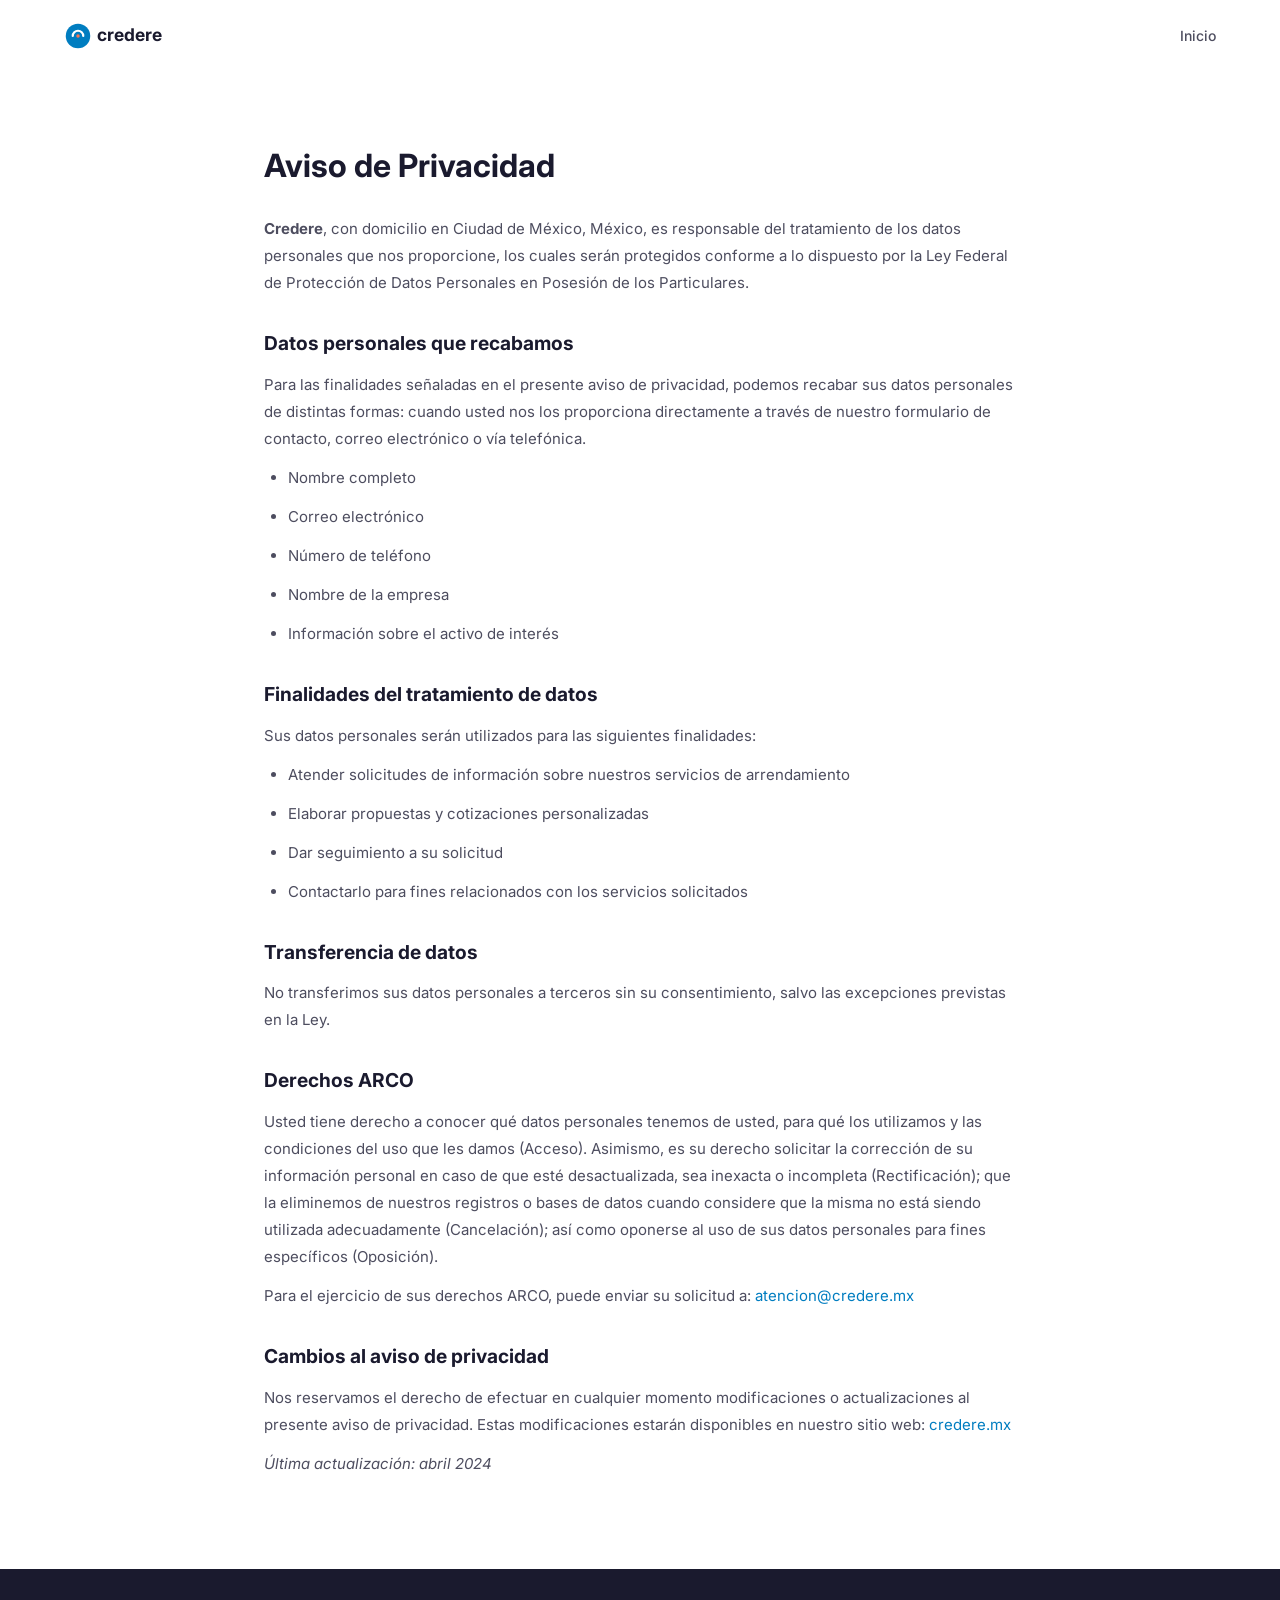
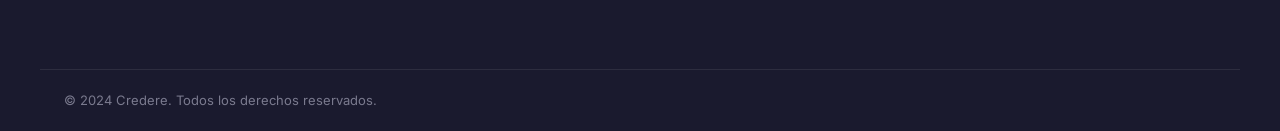
==== aviso-privacidad.html @ ecc64755 "Add Credere corporate website" ====
<!DOCTYPE html>
<html lang="es">
<head>
  <meta charset="UTF-8">
  <meta name="viewport" content="width=device-width, initial-scale=1.0">
  <title>Aviso de Privacidad | Credere</title>
  <meta name="description" content="Aviso de privacidad de Credere. Conoce cómo protegemos tus datos personales.">
  <link rel="icon" type="image/png" href="images/favicon.png">
  <link rel="preconnect" href="https://fonts.googleapis.com">
  <link rel="preconnect" href="https://fonts.gstatic.com" crossorigin>
  <link href="https://fonts.googleapis.com/css2?family=Inter:wght@400;500;600;700&display=swap" rel="stylesheet">
  <link rel="stylesheet" href="css/styles.css">
  <style>
    .privacy { padding: 140px 0 80px; }
    .privacy h1 { font-size: 2rem; font-weight: 700; color: var(--dark); margin-bottom: 24px; }
    .privacy h2 { font-size: 1.2rem; font-weight: 700; color: var(--dark); margin: 32px 0 12px; }
    .privacy p, .privacy li { font-size: 15px; color: var(--gray-700); line-height: 1.8; margin-bottom: 12px; }
    .privacy ul { padding-left: 24px; list-style: disc; }
    .privacy a { color: var(--blue); }
    .privacy a:hover { text-decoration: underline; }
  </style>
</head>
<body>
  <header class="header" id="header">
    <nav class="nav container">
      <a href="index.html" class="nav__logo" aria-label="Credere - Inicio">
        <svg class="nav__logo-icon" viewBox="0 0 140 32" fill="none" xmlns="http://www.w3.org/2000/svg">
          <circle cx="16" cy="16" r="14" fill="#007dc0"/>
          <path d="M10 16c0-3.3 2.7-6 6-6s6 2.7 6 6" stroke="#fff" stroke-width="2.5" stroke-linecap="round" fill="none"/>
          <circle cx="16" cy="16" r="2" fill="#f97352"/>
          <text x="38" y="22" font-family="Inter, sans-serif" font-weight="700" font-size="20" fill="#1a1a2e">credere</text>
        </svg>
      </a>
      <ul class="nav__menu">
        <li><a href="index.html" class="nav__link">Inicio</a></li>
      </ul>
    </nav>
  </header>

  <main class="privacy">
    <div class="container" style="max-width: 800px;">
      <h1>Aviso de Privacidad</h1>

      <p><strong>Credere</strong>, con domicilio en Ciudad de México, México, es responsable del tratamiento de los datos personales que nos proporcione, los cuales serán protegidos conforme a lo dispuesto por la Ley Federal de Protección de Datos Personales en Posesión de los Particulares.</p>

      <h2>Datos personales que recabamos</h2>
      <p>Para las finalidades señaladas en el presente aviso de privacidad, podemos recabar sus datos personales de distintas formas: cuando usted nos los proporciona directamente a través de nuestro formulario de contacto, correo electrónico o vía telefónica.</p>
      <ul>
        <li>Nombre completo</li>
        <li>Correo electrónico</li>
        <li>Número de teléfono</li>
        <li>Nombre de la empresa</li>
        <li>Información sobre el activo de interés</li>
      </ul>

      <h2>Finalidades del tratamiento de datos</h2>
      <p>Sus datos personales serán utilizados para las siguientes finalidades:</p>
      <ul>
        <li>Atender solicitudes de información sobre nuestros servicios de arrendamiento</li>
        <li>Elaborar propuestas y cotizaciones personalizadas</li>
        <li>Dar seguimiento a su solicitud</li>
        <li>Contactarlo para fines relacionados con los servicios solicitados</li>
      </ul>

      <h2>Transferencia de datos</h2>
      <p>No transferimos sus datos personales a terceros sin su consentimiento, salvo las excepciones previstas en la Ley.</p>

      <h2>Derechos ARCO</h2>
      <p>Usted tiene derecho a conocer qué datos personales tenemos de usted, para qué los utilizamos y las condiciones del uso que les damos (Acceso). Asimismo, es su derecho solicitar la corrección de su información personal en caso de que esté desactualizada, sea inexacta o incompleta (Rectificación); que la eliminemos de nuestros registros o bases de datos cuando considere que la misma no está siendo utilizada adecuadamente (Cancelación); así como oponerse al uso de sus datos personales para fines específicos (Oposición).</p>

      <p>Para el ejercicio de sus derechos ARCO, puede enviar su solicitud a: <a href="mailto:atencion@credere.mx">atencion@credere.mx</a></p>

      <h2>Cambios al aviso de privacidad</h2>
      <p>Nos reservamos el derecho de efectuar en cualquier momento modificaciones o actualizaciones al presente aviso de privacidad. Estas modificaciones estarán disponibles en nuestro sitio web: <a href="https://credere.mx">credere.mx</a></p>

      <p><em>Última actualización: abril 2024</em></p>
    </div>
  </main>

  <footer class="footer">
    <div class="footer__bottom container">
      <p>&copy; 2024 Credere. Todos los derechos reservados.</p>
    </div>
  </footer>
</body>
</html>
---- css/styles.css ----
/* ==========================================================================
   Credere - Styles
   ========================================================================== */

/* --- Reset & Base --- */
*,
*::before,
*::after {
  margin: 0;
  padding: 0;
  box-sizing: border-box;
}

:root {
  --blue: #007dc0;
  --blue-dark: #005a8c;
  --blue-light: #e8f4fc;
  --orange: #f97352;
  --orange-dark: #e55a3a;
  --orange-light: #fef0ec;
  --dark: #1a1a2e;
  --gray-900: #2d2d3f;
  --gray-700: #4d4d5f;
  --gray-500: #7a7a8e;
  --gray-300: #c4c4d0;
  --gray-100: #f4f4f8;
  --white: #ffffff;
  --radius: 12px;
  --radius-lg: 20px;
  --shadow-sm: 0 1px 3px rgba(0,0,0,.06), 0 1px 2px rgba(0,0,0,.04);
  --shadow-md: 0 4px 16px rgba(0,0,0,.08);
  --shadow-lg: 0 12px 40px rgba(0,0,0,.1);
  --transition: .3s cubic-bezier(.4,0,.2,1);
  --font: 'Inter', -apple-system, BlinkMacSystemFont, 'Segoe UI', sans-serif;
}

html {
  scroll-behavior: smooth;
  scroll-padding-top: 80px;
}

body {
  font-family: var(--font);
  font-size: 16px;
  line-height: 1.6;
  color: var(--gray-700);
  background: var(--white);
  -webkit-font-smoothing: antialiased;
  overflow-x: hidden;
}

img { max-width: 100%; display: block; }
a { text-decoration: none; color: inherit; }
ul { list-style: none; }

.container {
  max-width: 1200px;
  margin: 0 auto;
  padding: 0 24px;
}

/* --- Animations --- */
@keyframes fadeUp {
  from { opacity: 0; transform: translateY(24px); }
  to { opacity: 1; transform: translateY(0); }
}

@keyframes float {
  0%, 100% { transform: translateY(0); }
  50% { transform: translateY(-10px); }
}

[data-animate] {
  opacity: 0;
  transform: translateY(24px);
  transition: opacity .6s var(--transition), transform .6s var(--transition);
}

[data-animate].is-visible {
  opacity: 1;
  transform: translateY(0);
}

/* --- Buttons --- */
.btn {
  display: inline-flex;
  align-items: center;
  gap: 8px;
  padding: 14px 28px;
  border-radius: 10px;
  font-family: var(--font);
  font-size: 15px;
  font-weight: 600;
  cursor: pointer;
  border: none;
  transition: var(--transition);
  white-space: nowrap;
}

.btn--primary {
  background: var(--blue);
  color: var(--white);
  box-shadow: 0 4px 14px rgba(0,125,192,.3);
}

.btn--primary:hover {
  background: var(--blue-dark);
  box-shadow: 0 6px 20px rgba(0,125,192,.4);
  transform: translateY(-1px);
}

.btn--outline {
  background: transparent;
  color: var(--gray-700);
  border: 1.5px solid var(--gray-300);
}

.btn--outline:hover {
  border-color: var(--blue);
  color: var(--blue);
}

.btn--full { width: 100%; justify-content: center; }

/* ==========================================================================
   Header
   ========================================================================== */
.header {
  position: fixed;
  top: 0;
  left: 0;
  right: 0;
  z-index: 1000;
  background: rgba(255,255,255,.92);
  backdrop-filter: blur(12px);
  -webkit-backdrop-filter: blur(12px);
  border-bottom: 1px solid transparent;
  transition: var(--transition);
}

.header.is-scrolled {
  border-bottom-color: var(--gray-100);
  box-shadow: var(--shadow-sm);
}

.nav {
  display: flex;
  align-items: center;
  justify-content: space-between;
  height: 72px;
}

.nav__logo { display: flex; align-items: center; }
.nav__logo-icon { height: 28px; width: auto; }

.nav__menu {
  display: flex;
  align-items: center;
  gap: 32px;
}

.nav__link {
  font-size: 14px;
  font-weight: 500;
  color: var(--gray-700);
  transition: var(--transition);
  position: relative;
}

.nav__link::after {
  content: '';
  position: absolute;
  bottom: -4px;
  left: 0;
  width: 0;
  height: 2px;
  background: var(--blue);
  transition: var(--transition);
  border-radius: 2px;
}

.nav__link:hover { color: var(--blue); }
.nav__link:hover::after { width: 100%; }

.nav__cta {
  font-size: 14px;
  font-weight: 600;
  color: var(--white);
  background: var(--blue);
  padding: 10px 22px;
  border-radius: 8px;
  transition: var(--transition);
}

.nav__cta:hover {
  background: var(--blue-dark);
  transform: translateY(-1px);
}

/* Mobile toggle */
.nav__toggle {
  display: none;
  flex-direction: column;
  gap: 5px;
  background: none;
  border: none;
  cursor: pointer;
  padding: 4px;
  z-index: 1001;
}

.nav__toggle span {
  width: 24px;
  height: 2px;
  background: var(--dark);
  border-radius: 2px;
  transition: var(--transition);
}

.nav__toggle.is-active span:nth-child(1) { transform: rotate(45deg) translate(5px, 5px); }
.nav__toggle.is-active span:nth-child(2) { opacity: 0; }
.nav__toggle.is-active span:nth-child(3) { transform: rotate(-45deg) translate(5px, -5px); }

/* ==========================================================================
   Hero
   ========================================================================== */
.hero {
  padding: 140px 0 80px;
  background: linear-gradient(135deg, var(--white) 0%, var(--blue-light) 100%);
  overflow: hidden;
}

.hero__grid {
  display: grid;
  grid-template-columns: 1fr 1fr;
  gap: 60px;
  align-items: center;
}

.hero__title {
  font-size: clamp(2.2rem, 4vw, 3.2rem);
  font-weight: 700;
  color: var(--dark);
  line-height: 1.15;
  letter-spacing: -0.02em;
}

.hero__title--accent {
  color: var(--blue);
}

.hero__subtitle {
  margin-top: 20px;
  font-size: 17px;
  color: var(--gray-500);
  max-width: 520px;
  line-height: 1.7;
}

.hero__actions {
  margin-top: 32px;
  display: flex;
  gap: 12px;
  flex-wrap: wrap;
}

.hero__badges {
  margin-top: 40px;
  display: flex;
  gap: 24px;
}

.hero__badge {
  display: flex;
  align-items: center;
  gap: 8px;
  font-size: 13px;
  font-weight: 500;
  color: var(--gray-700);
}

/* Hero visual cards */
.hero__visual {
  position: relative;
  display: flex;
  justify-content: center;
  align-items: center;
  min-height: 360px;
}

.hero__card {
  position: absolute;
  background: var(--white);
  border-radius: var(--radius);
  padding: 24px 28px;
  box-shadow: var(--shadow-lg);
  display: flex;
  flex-direction: column;
  align-items: center;
  gap: 8px;
  font-weight: 600;
  font-size: 14px;
  color: var(--dark);
  transition: var(--transition);
}

.hero__card:hover {
  transform: scale(1.05);
}

.hero__card--1 {
  top: 10%;
  left: 5%;
  animation: float 5s ease-in-out infinite;
}

.hero__card--2 {
  top: 30%;
  right: 5%;
  animation: float 5s ease-in-out infinite 1s;
}

.hero__card--3 {
  bottom: 5%;
  left: 25%;
  animation: float 5s ease-in-out infinite 2s;
}

/* ==========================================================================
   Section Common
   ========================================================================== */
.section-header {
  text-align: center;
  max-width: 600px;
  margin: 0 auto 56px;
}

.section-tag {
  display: inline-block;
  font-size: 13px;
  font-weight: 600;
  color: var(--blue);
  background: var(--blue-light);
  padding: 6px 16px;
  border-radius: 20px;
  letter-spacing: 0.04em;
  text-transform: uppercase;
  margin-bottom: 16px;
}

.section-title {
  font-size: clamp(1.6rem, 3vw, 2.2rem);
  font-weight: 700;
  color: var(--dark);
  line-height: 1.25;
  letter-spacing: -0.01em;
}

.section-desc {
  margin-top: 12px;
  font-size: 16px;
  color: var(--gray-500);
}

/* ==========================================================================
   Services
   ========================================================================== */
.services {
  padding: 100px 0;
}

.services__grid {
  display: grid;
  grid-template-columns: repeat(4, 1fr);
  gap: 24px;
}

.service-card {
  background: var(--white);
  border: 1px solid var(--gray-100);
  border-radius: var(--radius-lg);
  padding: 32px 24px;
  transition: var(--transition);
}

.service-card:hover {
  border-color: transparent;
  box-shadow: var(--shadow-lg);
  transform: translateY(-4px);
}

.service-card__icon {
  width: 56px;
  height: 56px;
  border-radius: var(--radius);
  display: flex;
  align-items: center;
  justify-content: center;
  margin-bottom: 20px;
}

.service-card__icon--blue {
  background: var(--blue-light);
  color: var(--blue);
}

.service-card__icon--orange {
  background: var(--orange-light);
  color: var(--orange);
}

.service-card__title {
  font-size: 17px;
  font-weight: 700;
  color: var(--dark);
  margin-bottom: 8px;
}

.service-card__desc {
  font-size: 14px;
  color: var(--gray-500);
  line-height: 1.6;
  margin-bottom: 16px;
}

.service-card__features {
  display: flex;
  flex-direction: column;
  gap: 6px;
}

.service-card__features li {
  font-size: 13px;
  color: var(--gray-700);
  padding-left: 16px;
  position: relative;
}

.service-card__features li::before {
  content: '';
  position: absolute;
  left: 0;
  top: 8px;
  width: 6px;
  height: 6px;
  background: var(--blue);
  border-radius: 50%;
}

/* ==========================================================================
   Values
   ========================================================================== */
.values {
  padding: 80px 0;
  background: var(--gray-100);
}

.values__grid {
  display: grid;
  grid-template-columns: repeat(3, 1fr);
  gap: 40px;
}

.value-block__number {
  font-size: 48px;
  font-weight: 800;
  color: var(--blue-light);
  line-height: 1;
  margin-bottom: 12px;
  letter-spacing: -0.03em;
}

.value-block:hover .value-block__number {
  color: var(--blue);
  transition: var(--transition);
}

.value-block__title {
  font-size: 20px;
  font-weight: 700;
  color: var(--dark);
  margin-bottom: 8px;
}

.value-block__desc {
  font-size: 15px;
  color: var(--gray-500);
  line-height: 1.7;
}

/* ==========================================================================
   Process
   ========================================================================== */
.process {
  padding: 100px 0;
}

.process__grid {
  display: grid;
  grid-template-columns: repeat(3, 1fr);
  gap: 40px;
  position: relative;
}

.process-step {
  text-align: center;
  position: relative;
}

.process-step__icon {
  width: 64px;
  height: 64px;
  border-radius: 50%;
  background: var(--blue-light);
  color: var(--blue);
  display: flex;
  align-items: center;
  justify-content: center;
  margin: 0 auto 20px;
  transition: var(--transition);
}

.process-step:hover .process-step__icon {
  background: var(--blue);
  color: var(--white);
}

.process-step__line {
  position: absolute;
  top: 32px;
  left: calc(50% + 40px);
  width: calc(100% - 80px);
  height: 2px;
  background: linear-gradient(to right, var(--blue), var(--gray-300));
  z-index: 0;
}

.process-step:last-child .process-step__line { display: none; }

.process-step__title {
  font-size: 17px;
  font-weight: 700;
  color: var(--dark);
  margin-bottom: 8px;
}

.process-step__desc {
  font-size: 14px;
  color: var(--gray-500);
  line-height: 1.6;
  max-width: 280px;
  margin: 0 auto;
}

/* ==========================================================================
   About
   ========================================================================== */
.about {
  padding: 100px 0;
  background: var(--gray-100);
}

.about__grid {
  display: grid;
  grid-template-columns: 1fr 1fr;
  gap: 60px;
  align-items: center;
}

.about__text {
  font-size: 16px;
  color: var(--gray-500);
  line-height: 1.7;
  margin-top: 16px;
}

.about__stats {
  display: flex;
  gap: 40px;
  margin-top: 32px;
}

.about__stat {
  display: flex;
  flex-direction: column;
}

.about__stat-value {
  font-size: 32px;
  font-weight: 800;
  color: var(--blue);
  line-height: 1;
}

.about__stat-label {
  font-size: 14px;
  color: var(--gray-500);
  margin-top: 4px;
}

.about__visual {
  display: flex;
  flex-direction: column;
  gap: 20px;
}

.about__card {
  background: var(--white);
  border-radius: var(--radius-lg);
  padding: 28px;
  box-shadow: var(--shadow-sm);
  transition: var(--transition);
}

.about__card:hover {
  box-shadow: var(--shadow-md);
  transform: translateY(-2px);
}

.about__card h4 {
  font-size: 16px;
  font-weight: 700;
  color: var(--dark);
  margin: 12px 0 6px;
}

.about__card p {
  font-size: 14px;
  color: var(--gray-500);
  line-height: 1.6;
}

/* ==========================================================================
   Contact
   ========================================================================== */
.contact {
  padding: 100px 0;
}

.contact__grid {
  display: grid;
  grid-template-columns: 1fr 1fr;
  gap: 60px;
  align-items: start;
}

.contact__desc {
  font-size: 16px;
  color: var(--gray-500);
  margin-top: 16px;
  line-height: 1.7;
}

.contact__channels {
  margin-top: 32px;
  display: flex;
  flex-direction: column;
  gap: 20px;
}

.contact__channel h4 {
  font-size: 13px;
  font-weight: 600;
  text-transform: uppercase;
  letter-spacing: 0.04em;
  color: var(--gray-500);
  margin-bottom: 4px;
}

.contact__link {
  display: flex;
  align-items: center;
  gap: 10px;
  font-size: 16px;
  font-weight: 500;
  color: var(--dark);
  transition: var(--transition);
}

.contact__link:hover {
  color: var(--blue);
}

.contact__link svg {
  color: var(--blue);
  flex-shrink: 0;
}

/* Form */
.contact__form {
  background: var(--white);
  border: 1px solid var(--gray-100);
  border-radius: var(--radius-lg);
  padding: 36px;
  box-shadow: var(--shadow-md);
}

.form-group {
  margin-bottom: 20px;
}

.form-group label {
  display: block;
  font-size: 13px;
  font-weight: 600;
  color: var(--gray-700);
  margin-bottom: 6px;
}

.form-group input,
.form-group select,
.form-group textarea {
  width: 100%;
  padding: 12px 16px;
  border: 1.5px solid var(--gray-300);
  border-radius: 8px;
  font-family: var(--font);
  font-size: 15px;
  color: var(--dark);
  background: var(--white);
  transition: var(--transition);
  outline: none;
}

.form-group input:focus,
.form-group select:focus,
.form-group textarea:focus {
  border-color: var(--blue);
  box-shadow: 0 0 0 3px rgba(0,125,192,.1);
}

.form-group input::placeholder,
.form-group textarea::placeholder {
  color: var(--gray-300);
}

.form-group select {
  appearance: none;
  background-image: url("data:image/svg+xml,%3Csvg width='12' height='8' viewBox='0 0 12 8' fill='none' xmlns='http://www.w3.org/2000/svg'%3E%3Cpath d='M1 1.5L6 6.5L11 1.5' stroke='%237a7a8e' stroke-width='1.5' stroke-linecap='round' stroke-linejoin='round'/%3E%3C/svg%3E");
  background-repeat: no-repeat;
  background-position: right 16px center;
  padding-right: 40px;
}

.form-group textarea { resize: vertical; min-height: 100px; }

.form-row {
  display: grid;
  grid-template-columns: 1fr 1fr;
  gap: 16px;
}

.form-note {
  text-align: center;
  font-size: 13px;
  color: var(--gray-500);
  margin-top: 12px;
}

/* Form success state */
.form-success {
  text-align: center;
  padding: 40px 20px;
}

.form-success svg {
  color: #22c55e;
  margin-bottom: 16px;
}

.form-success h3 {
  font-size: 20px;
  font-weight: 700;
  color: var(--dark);
  margin-bottom: 8px;
}

.form-success p {
  font-size: 15px;
  color: var(--gray-500);
}

/* ==========================================================================
   Footer
   ========================================================================== */
.footer {
  background: var(--dark);
  color: var(--gray-300);
  padding: 60px 0 0;
}

.footer__grid {
  display: grid;
  grid-template-columns: 1.5fr 1fr 1fr 1fr;
  gap: 40px;
}

.footer__logo { height: 28px; width: auto; margin-bottom: 12px; }
.footer__tagline { font-size: 14px; line-height: 1.6; color: var(--gray-500); max-width: 280px; }

.footer__links h4 {
  font-size: 13px;
  font-weight: 600;
  text-transform: uppercase;
  letter-spacing: 0.06em;
  color: var(--white);
  margin-bottom: 16px;
}

.footer__links ul { display: flex; flex-direction: column; gap: 10px; }

.footer__links a {
  font-size: 14px;
  color: var(--gray-500);
  transition: var(--transition);
}

.footer__links a:hover { color: var(--white); }

.footer__social-title { margin-top: 24px; }

.footer__social {
  display: flex;
  gap: 12px;
  margin-top: 12px;
}

.footer__social a {
  width: 36px;
  height: 36px;
  border-radius: 8px;
  background: var(--gray-900);
  display: flex;
  align-items: center;
  justify-content: center;
  color: var(--gray-500);
  transition: var(--transition);
}

.footer__social a:hover {
  background: var(--blue);
  color: var(--white);
}

.footer__bottom {
  margin-top: 40px;
  padding: 20px 24px;
  border-top: 1px solid var(--gray-900);
  font-size: 13px;
  color: var(--gray-500);
}

/* ==========================================================================
   Responsive
   ========================================================================== */
@media (max-width: 1024px) {
  .services__grid { grid-template-columns: repeat(2, 1fr); }
  .footer__grid { grid-template-columns: 1.5fr 1fr 1fr; }
  .footer__grid > :last-child { grid-column: 1 / -1; }
}

@media (max-width: 768px) {
  /* Nav mobile */
  .nav__toggle { display: flex; }

  .nav__menu {
    position: fixed;
    top: 0;
    right: -100%;
    width: 280px;
    height: 100vh;
    background: var(--white);
    flex-direction: column;
    align-items: flex-start;
    padding: 100px 32px 40px;
    gap: 0;
    box-shadow: var(--shadow-lg);
    transition: var(--transition);
  }

  .nav__menu.is-open { right: 0; }

  .nav__menu li { width: 100%; }

  .nav__link {
    display: block;
    padding: 14px 0;
    font-size: 16px;
    border-bottom: 1px solid var(--gray-100);
  }

  .nav__link::after { display: none; }

  .nav__cta {
    display: block;
    text-align: center;
    margin-top: 16px;
  }

  /* Hero */
  .hero { padding: 120px 0 60px; }

  .hero__grid {
    grid-template-columns: 1fr;
    gap: 40px;
    text-align: center;
  }

  .hero__subtitle { margin-left: auto; margin-right: auto; }
  .hero__actions { justify-content: center; }
  .hero__badges { justify-content: center; }

  .hero__visual {
    min-height: 260px;
  }

  .hero__card { padding: 18px 22px; }
  .hero__card svg { width: 36px; height: 36px; }

  /* Sections */
  .services__grid { grid-template-columns: 1fr; max-width: 440px; margin: 0 auto; }
  .values__grid { grid-template-columns: 1fr; max-width: 480px; margin: 0 auto; }
  .process__grid { grid-template-columns: 1fr; max-width: 400px; margin: 0 auto; }
  .process-step__line { display: none; }

  .about__grid {
    grid-template-columns: 1fr;
    gap: 40px;
  }

  .contact__grid {
    grid-template-columns: 1fr;
    gap: 40px;
  }

  .contact__form { padding: 24px; }
  .form-row { grid-template-columns: 1fr; }

  /* Footer */
  .footer__grid {
    grid-template-columns: 1fr;
    gap: 32px;
  }

  .footer__grid > :last-child { grid-column: auto; }
}

@media (max-width: 480px) {
  .hero__title { font-size: 1.8rem; }
  .hero__actions { flex-direction: column; align-items: stretch; }
  .hero__badges { flex-direction: column; align-items: center; gap: 12px; }
  .hero__visual { min-height: 220px; }
  .hero__card--1 { left: 0; }
  .hero__card--2 { right: 0; }
  .hero__card--3 { left: 10%; }
}
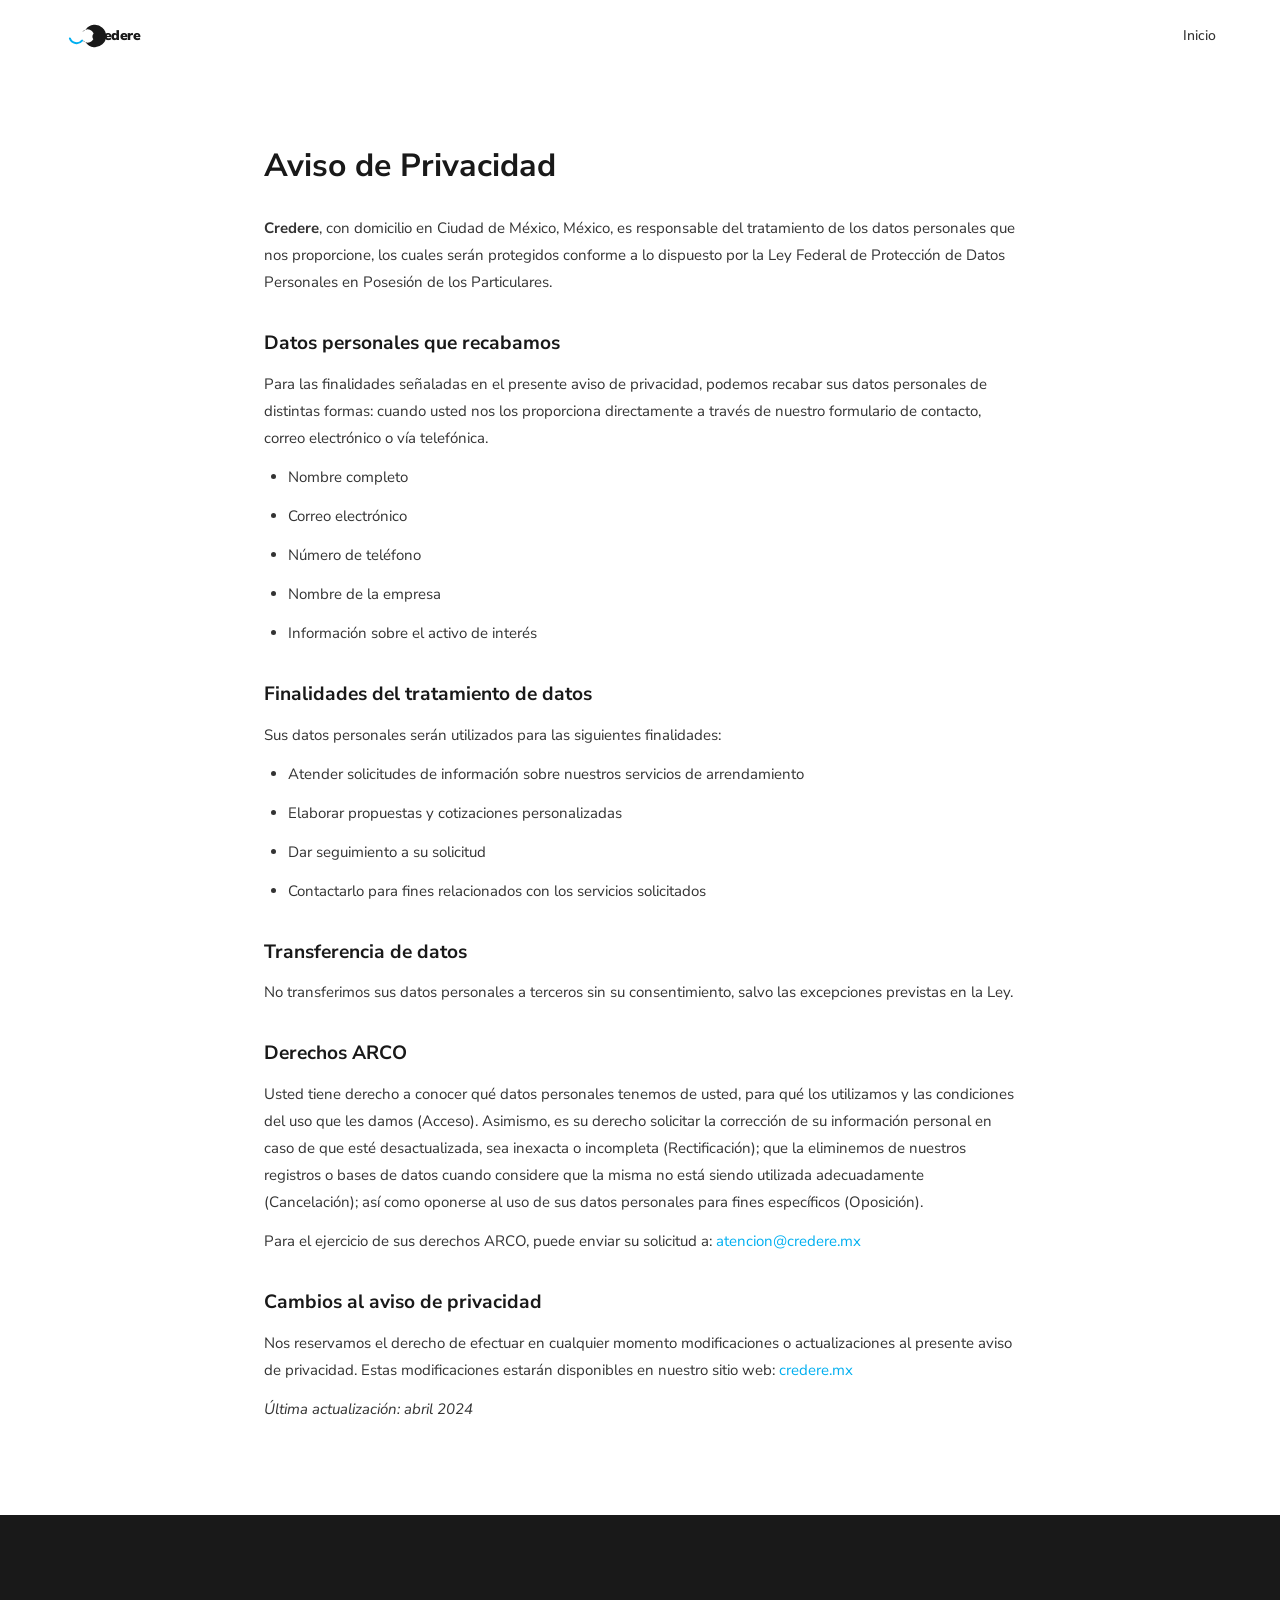
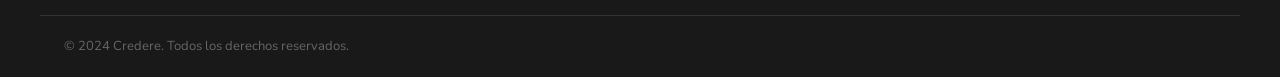
==== commit 18335737: "Align website branding with corporate identity manual Update color palette (#00AFF0 blue, #191919 da" ====
--- a/aviso-privacidad.html
+++ b/aviso-privacidad.html
@@ -5,10 +5,10 @@
   <meta name="viewport" content="width=device-width, initial-scale=1.0">
   <title>Aviso de Privacidad | Credere</title>
   <meta name="description" content="Aviso de privacidad de Credere. Conoce cómo protegemos tus datos personales.">
-  <link rel="icon" type="image/png" href="images/favicon.png">
+  <link rel="icon" type="image/svg+xml" href="images/favicon.svg">
   <link rel="preconnect" href="https://fonts.googleapis.com">
   <link rel="preconnect" href="https://fonts.gstatic.com" crossorigin>
-  <link href="https://fonts.googleapis.com/css2?family=Inter:wght@400;500;600;700&display=swap" rel="stylesheet">
+  <link href="https://fonts.googleapis.com/css2?family=Nunito+Sans:wght@400;500;600;700;800;900&display=swap" rel="stylesheet">
   <link rel="stylesheet" href="css/styles.css">
   <style>
     .privacy { padding: 140px 0 80px; }
@@ -24,11 +24,12 @@
   <header class="header" id="header">
     <nav class="nav container">
       <a href="index.html" class="nav__logo" aria-label="Credere - Inicio">
-        <svg class="nav__logo-icon" viewBox="0 0 140 32" fill="none" xmlns="http://www.w3.org/2000/svg">
-          <circle cx="16" cy="16" r="14" fill="#007dc0"/>
-          <path d="M10 16c0-3.3 2.7-6 6-6s6 2.7 6 6" stroke="#fff" stroke-width="2.5" stroke-linecap="round" fill="none"/>
-          <circle cx="16" cy="16" r="2" fill="#f97352"/>
-          <text x="38" y="22" font-family="Inter, sans-serif" font-weight="700" font-size="20" fill="#1a1a2e">credere</text>
+        <svg class="nav__logo-icon" viewBox="0 0 160 40" fill="none" xmlns="http://www.w3.org/2000/svg">
+          <g transform="translate(18,20)">
+            <path d="M13.1-9.2A16 16 0 1 1 13.1 9.2L7.8 5.5A9.5 9.5 0 1 0 7.8-5.5Z" fill="#191919"/>
+            <path d="M7.8 6.6A10.2 10.2 0 0 1-9.6 3.5" stroke="#00AFF0" stroke-width="2.8" fill="none" stroke-linecap="round"/>
+          </g>
+          <text x="40" y="26" font-family="'Nunito Sans','Avenir',sans-serif" font-weight="900" font-size="20" fill="#191919" letter-spacing="-0.8">credere</text>
         </svg>
       </a>
       <ul class="nav__menu">
--- a/css/styles.css
+++ b/css/styles.css
@@ -12,18 +12,17 @@
 }
 
 :root {
-  --blue: #007dc0;
-  --blue-dark: #005a8c;
-  --blue-light: #e8f4fc;
-  --orange: #f97352;
-  --orange-dark: #e55a3a;
-  --orange-light: #fef0ec;
-  --dark: #1a1a2e;
-  --gray-900: #2d2d3f;
-  --gray-700: #4d4d5f;
-  --gray-500: #7a7a8e;
-  --gray-300: #c4c4d0;
-  --gray-100: #f4f4f8;
+  --blue: #00AFF0;
+  --blue-dark: #0090c8;
+  --blue-light: #e6f6fd;
+  --accent: #191919;
+  --accent-light: #f5f5f5;
+  --dark: #191919;
+  --gray-900: #333333;
+  --gray-700: #333333;
+  --gray-500: #666666;
+  --gray-300: #c4c4c4;
+  --gray-100: #f4f4f4;
   --white: #ffffff;
   --radius: 12px;
   --radius-lg: 20px;
@@ -31,7 +30,7 @@
   --shadow-md: 0 4px 16px rgba(0,0,0,.08);
   --shadow-lg: 0 12px 40px rgba(0,0,0,.1);
   --transition: .3s cubic-bezier(.4,0,.2,1);
-  --font: 'Inter', -apple-system, BlinkMacSystemFont, 'Segoe UI', sans-serif;
+  --font: 'Nunito Sans', 'Avenir', 'Avenir Next', -apple-system, BlinkMacSystemFont, 'Segoe UI', sans-serif;
 }
 
 html {
@@ -100,12 +99,12 @@
 .btn--primary {
   background: var(--blue);
   color: var(--white);
-  box-shadow: 0 4px 14px rgba(0,125,192,.3);
+  box-shadow: 0 4px 14px rgba(0,175,240,.3);
 }
 
 .btn--primary:hover {
   background: var(--blue-dark);
-  box-shadow: 0 6px 20px rgba(0,125,192,.4);
+  box-shadow: 0 6px 20px rgba(0,175,240,.4);
   transform: translateY(-1px);
 }
 
@@ -405,8 +404,8 @@
 }
 
 .service-card__icon--orange {
-  background: var(--orange-light);
-  color: var(--orange);
+  background: var(--accent-light);
+  color: var(--accent);
 }
 
 .service-card__title {
@@ -726,7 +725,7 @@
 .form-group select:focus,
 .form-group textarea:focus {
   border-color: var(--blue);
-  box-shadow: 0 0 0 3px rgba(0,125,192,.1);
+  box-shadow: 0 0 0 3px rgba(0,175,240,.1);
 }
 
 .form-group input::placeholder,
